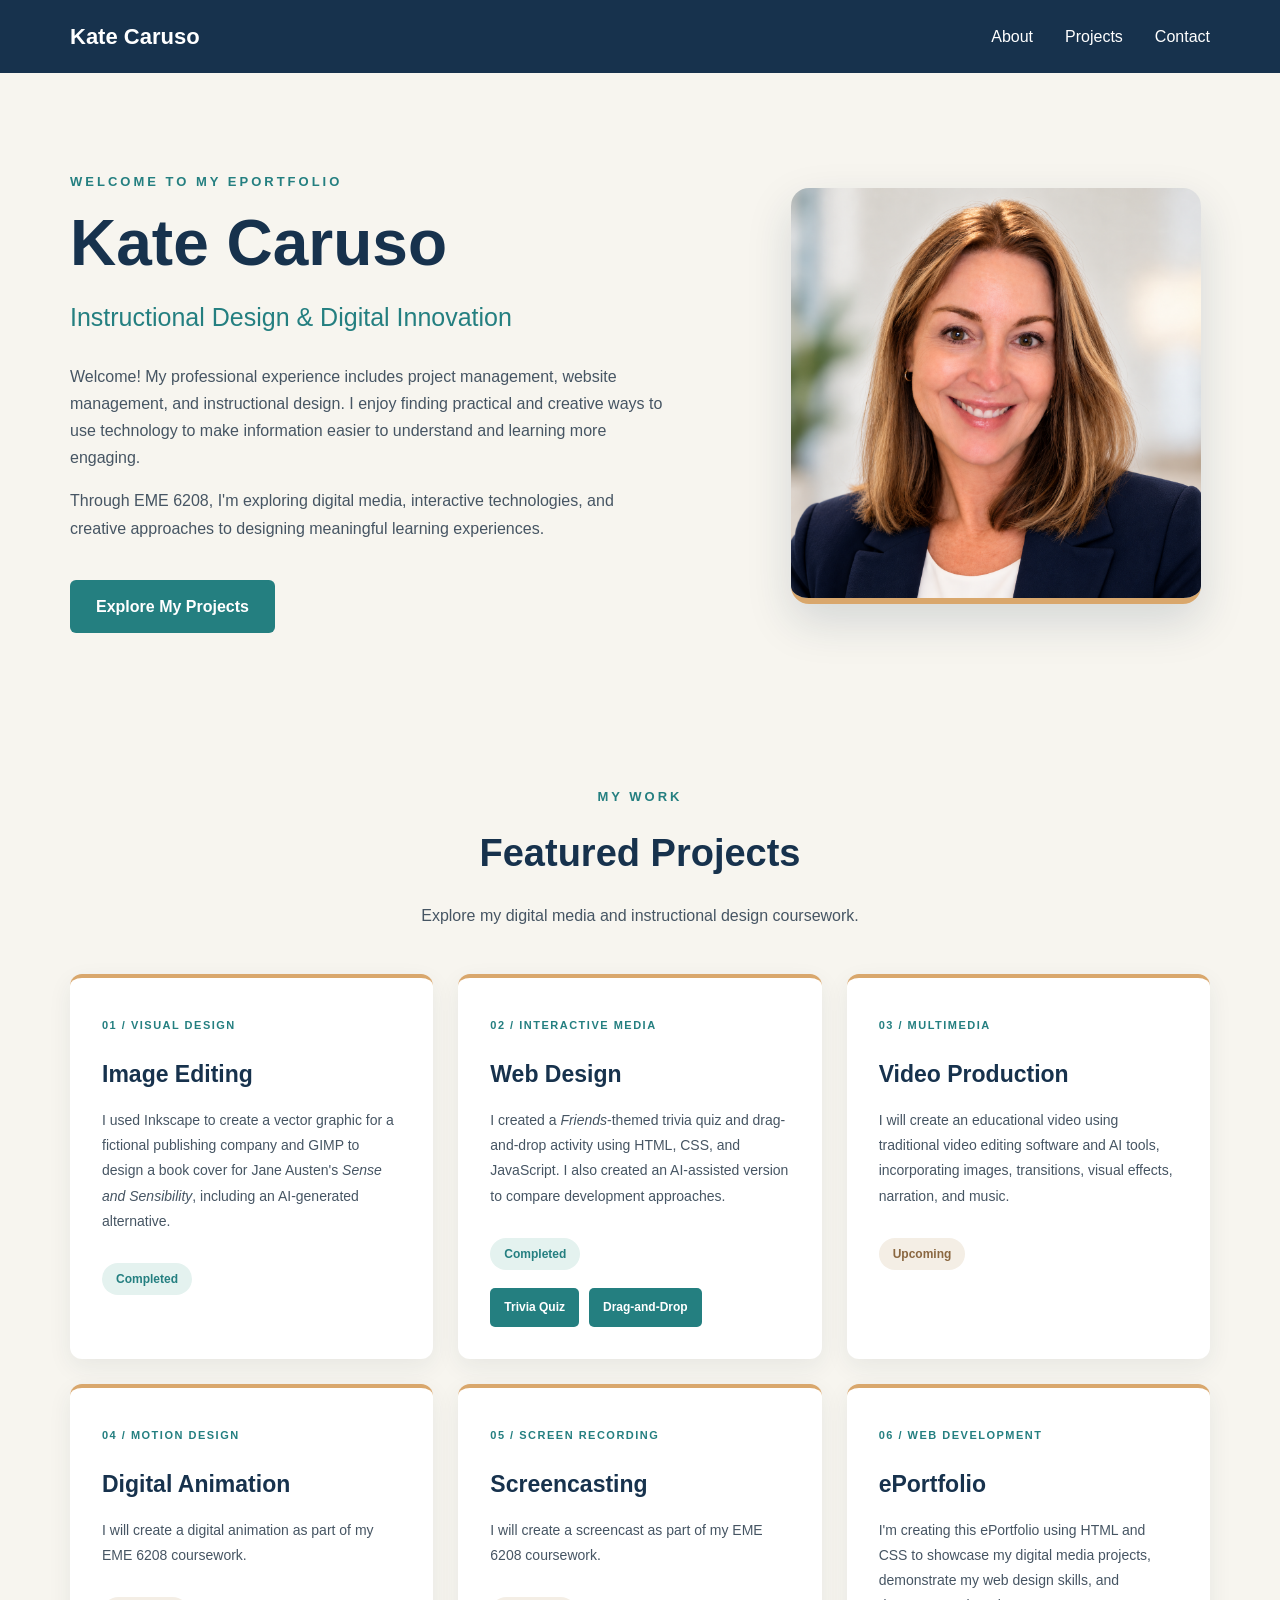
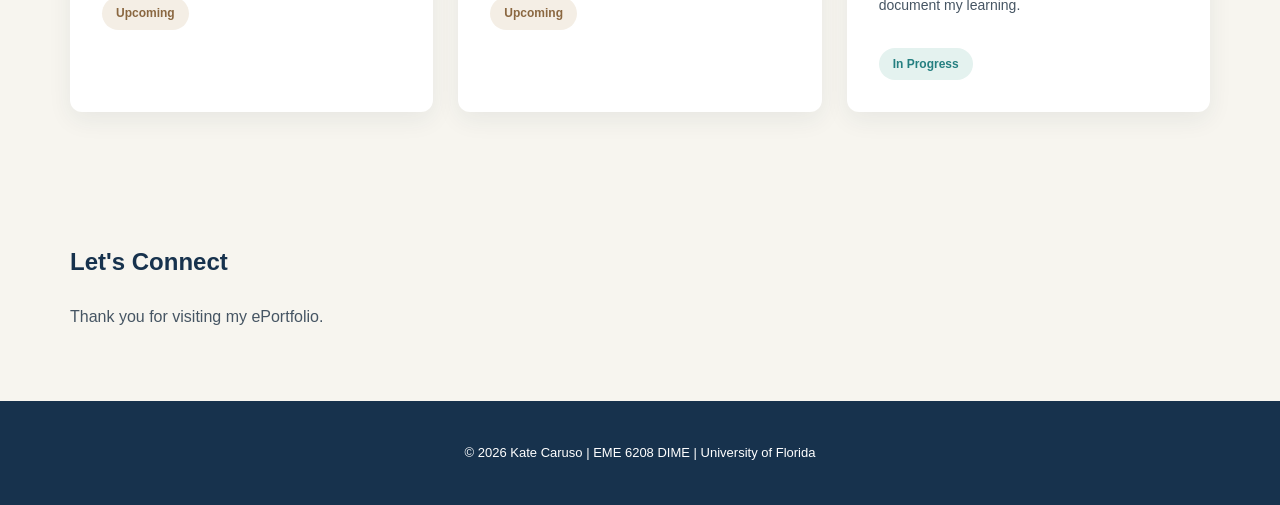
==== ai-portfolio/index.html @ e82f0a79 "Publish AI-enhanced EME 6208 ePortfolio" ====
<!DOCTYPE html>
<html lang="en">
<head>
    <meta charset="UTF-8">
    <meta name="viewport" content="width=device-width, initial-scale=1.0">
    <title>Kate Caruso | Instructional Design & Digital Innovation</title>
    <link rel="stylesheet" href="style.css">
</head>
<body>

    <header class="site-header">
        <nav class="navigation">
            <a class="site-name" href="index.html">Kate Caruso</a>

            <div class="nav-links">
                <a href="#about">About</a>
                <a href="#projects">Projects</a>
                <a href="#contact">Contact</a>
            </div>
        </nav>
    </header>

    <main>
        <section class="hero" id="about">
            <div class="hero-text">
                <p class="eyebrow">WELCOME TO MY EPORTFOLIO</p>

                <h1>Kate Caruso</h1>

                <h2>Instructional Design &amp; Digital Innovation</h2>

                <p>
                    Welcome! My professional experience includes project
                    management, website management, and instructional design.
                    I enjoy finding practical and creative ways to use
                    technology to make information easier to understand
                    and learning more engaging.
                </p>

                <p>
                    Through EME 6208, I'm exploring digital media,
                    interactive technologies, and creative approaches
                    to designing meaningful learning experiences.
                </p>

                <a class="primary-button" href="#projects">
                    Explore My Projects
                </a>
            </div>

            <div class="hero-photo">
                <img src="kate-headshot.png"
                     alt="Professional portrait of Kate Caruso">
            </div>
        </section>

        
<section class="projects" id="projects">
    <div class="section-heading">
        <p class="eyebrow">MY WORK</p>
        <h2>Featured Projects</h2>
        <p>Explore my digital media and instructional design coursework.</p>
    </div>

    <div class="project-grid">

        <article class="project-card">
            <span class="project-number">01 / VISUAL DESIGN</span>
            <h3>Image Editing</h3>
            <p>
                I used Inkscape to create a vector graphic for a
                fictional publishing company and GIMP to design
                a book cover for Jane Austen's
                <em>Sense and Sensibility</em>, including an
                AI-generated alternative.
            </p>
            <span class="project-status">Completed</span>
        </article>

        <article class="project-card">
            <span class="project-number">02 / INTERACTIVE MEDIA</span>
            <h3>Web Design</h3>
            <p>
                I created a <em>Friends</em>-themed trivia quiz
                and drag-and-drop activity using HTML, CSS,
                and JavaScript. I also created an AI-assisted
                version to compare development approaches.
            </p>
           
	<span class="project-status">Completed</span>

<div class="project-links">
	<a href="https://katecaruso.github.io/friends-quiz/" class="project-link">Trivia Quiz</a>    
	<a href="https://katecaruso.github.io/friends-drag-drop/" class="project-link">Drag-and-Drop</a>
</div>
        </article>

        <article class="project-card">
            <span class="project-number">03 / MULTIMEDIA</span>
            <h3>Video Production</h3>
            <p>
                I will create an educational video using
                traditional video editing software and AI tools,
                incorporating images, transitions, visual
                effects, narration, and music.
            </p>
            <span class="project-status upcoming">Upcoming</span>
        </article>

        <article class="project-card">
            <span class="project-number">04 / MOTION DESIGN</span>
            <h3>Digital Animation</h3>
            <p>
                I will create a digital animation as part
                of my EME 6208 coursework.
            </p>
            <span class="project-status upcoming">Upcoming</span>
        </article>

        <article class="project-card">
            <span class="project-number">05 / SCREEN RECORDING</span>
            <h3>Screencasting</h3>
            <p>
                I will create a screencast as part
                of my EME 6208 coursework.
            </p>
            <span class="project-status upcoming">Upcoming</span>
        </article>

        <article class="project-card">
            <span class="project-number">06 / WEB DEVELOPMENT</span>
            <h3>ePortfolio</h3>
            <p>
                I'm creating this ePortfolio using HTML
                and CSS to showcase my digital media
                projects, demonstrate my web design
                skills, and document my learning.
            </p>
            <span class="project-status">In Progress</span>
        </article>

    </div>
</section>


        <section class="contact" id="contact">
            <h2>Let's Connect</h2>
            <p>Thank you for visiting my ePortfolio.</p>
        </section>
    </main>

    <footer class="site-footer">
        <p>&copy; 2026 Kate Caruso | EME 6208 DIME | University of Florida</p>
    </footer>

</body>
</html>
---- ai-portfolio/style.css ----
/* Kate Caruso - AI-Enhanced ePortfolio */

:root {
    --navy: #17324D;
    --teal: #247F80;
    --ivory: #F7F5EF;
    --gold: #D9A76C;
    --text: #465563;
}

* {
    box-sizing: border-box;
}

html {
    scroll-behavior: smooth;
}

body {
    margin: 0;
    background: var(--ivory);
    color: var(--text);
    font-family: 'Segoe UI', Arial, sans-serif;
    line-height: 1.7;
}

/* Navigation */

.site-header {
    background: var(--navy);
}

.navigation {
    max-width: 1200px;
    margin: 0 auto;
    padding: 18px 30px;
    display: flex;
    justify-content: space-between;
    align-items: center;
}

.site-name {
    color: white;
    font-size: 22px;
    font-weight: 600;
    text-decoration: none;
}

.nav-links {
    display: flex;
    gap: 32px;
}

.nav-links a {
    color: white;
    text-decoration: none;
}

.nav-links a:hover {
    color: var(--gold);
}

/* Introduction */

.hero {
    max-width: 1200px;
    margin: 0 auto;
    padding: 85px 30px;
    display: grid;
    grid-template-columns: 1.2fr 0.8fr;
    gap: 70px;
    align-items: center;
}

.eyebrow {
    color: var(--teal);
    font-size: 13px;
    font-weight: 700;
    letter-spacing: 3px;
}

.hero h1 {
    color: var(--navy);
    font-size: 64px;
    line-height: 1.1;
    margin: 15px 0;
}

.hero h2 {
    color: var(--teal);
    font-size: 25px;
    font-weight: 500;
    line-height: 1.4;
    margin-bottom: 28px;
}

.hero-text p {
    max-width: 600px;
}

.primary-button {
    display: inline-block;
    margin-top: 22px;
    padding: 13px 26px;
    background: var(--teal);
    color: white;
    text-decoration: none;
    border-radius: 6px;
    font-weight: 600;
}

.primary-button:hover {
    background: var(--navy);
}

/* Headshot */

.hero-photo img {
    display: block;
    width: 100%;
    max-width: 410px;
    margin: 0 auto;
    border-radius: 18px;
    border-bottom: 6px solid var(--gold);
    box-shadow: 0 18px 45px rgba(23, 50, 77, 0.15);
}

/* Temporary styling for lower sections */

.projects,
.contact {
    max-width: 1200px;
    margin: 0 auto;
    padding: 55px 30px;
}

.projects h2,
.contact h2 {
    color: var(--navy);
}

.site-footer {
    padding: 28px;
    text-align: center;
    background: var(--navy);
    color: white;
    font-size: 13px;
}

/* Smaller screens */

@media (max-width: 768px) {
    .navigation {
        flex-direction: column;
        gap: 15px;
    }

    .nav-links {
        gap: 18px;
        flex-wrap: wrap;
        justify-content: center;
    }

    .hero {
        grid-template-columns: 1fr;
        padding: 45px 24px;
        gap: 35px;
    }

    .hero h1 {
        font-size: 46px;
    }

    .hero-photo img {
        max-width: 330px;
    }
}

/* Featured Project Cards */

.section-heading {
    text-align: center;
    margin-bottom: 45px;
}

.section-heading h2 {
    font-size: 38px;
    margin: 10px 0;
}

.project-grid {
    display: grid;
    grid-template-columns: repeat(3, 1fr);
    gap: 25px;
}

.project-card {
    background: #FFFFFF;
    padding: 32px;
    border-radius: 12px;
    border-top: 4px solid var(--gold);
    box-shadow: 0 8px 25px rgba(23, 50, 77, 0.07);
    transition: transform 0.3s ease, box-shadow 0.3s ease;
}

.project-card:hover {
    transform: translateY(-6px);
    box-shadow: 0 15px 35px rgba(23, 50, 77, 0.13);
}

.project-number {
    color: var(--teal);
    font-size: 11px;
    font-weight: 700;
    letter-spacing: 1.5px;
}

.project-card h3 {
    color: var(--navy);
    font-size: 23px;
    margin: 18px 0 12px;
}

.project-card p {
    font-size: 14px;
    line-height: 1.8;
}

.project-status {
    display: inline-block;
    margin-top: 15px;
    padding: 6px 14px;
    border-radius: 20px;
    background: #E4F2EF;
    color: var(--teal);
    font-size: 12px;
    font-weight: 600;
}

.project-status.upcoming {
    background: #F4EEE5;
    color: #8A6740;
}

/* Responsive Project Grid */

@media (max-width: 900px) {
    .project-grid {
        grid-template-columns: repeat(2, 1fr);
    }
}

@media (max-width: 600px) {
    .project-grid {
        grid-template-columns: 1fr;
    }
}

/* Project Links */

.project-links {
    display: flex;
    flex-wrap: wrap;
    gap: 10px;
    margin-top: 18px;
}

.project-link {
    display: inline-block;
    padding: 9px 14px;
    background: var(--teal);
    color: #FFFFFF;
    text-decoration: none;
    border-radius: 5px;
    font-size: 12px;
    font-weight: 600;
    transition: background 0.2s ease;
}

.project-link:hover {
    background: var(--navy);
}
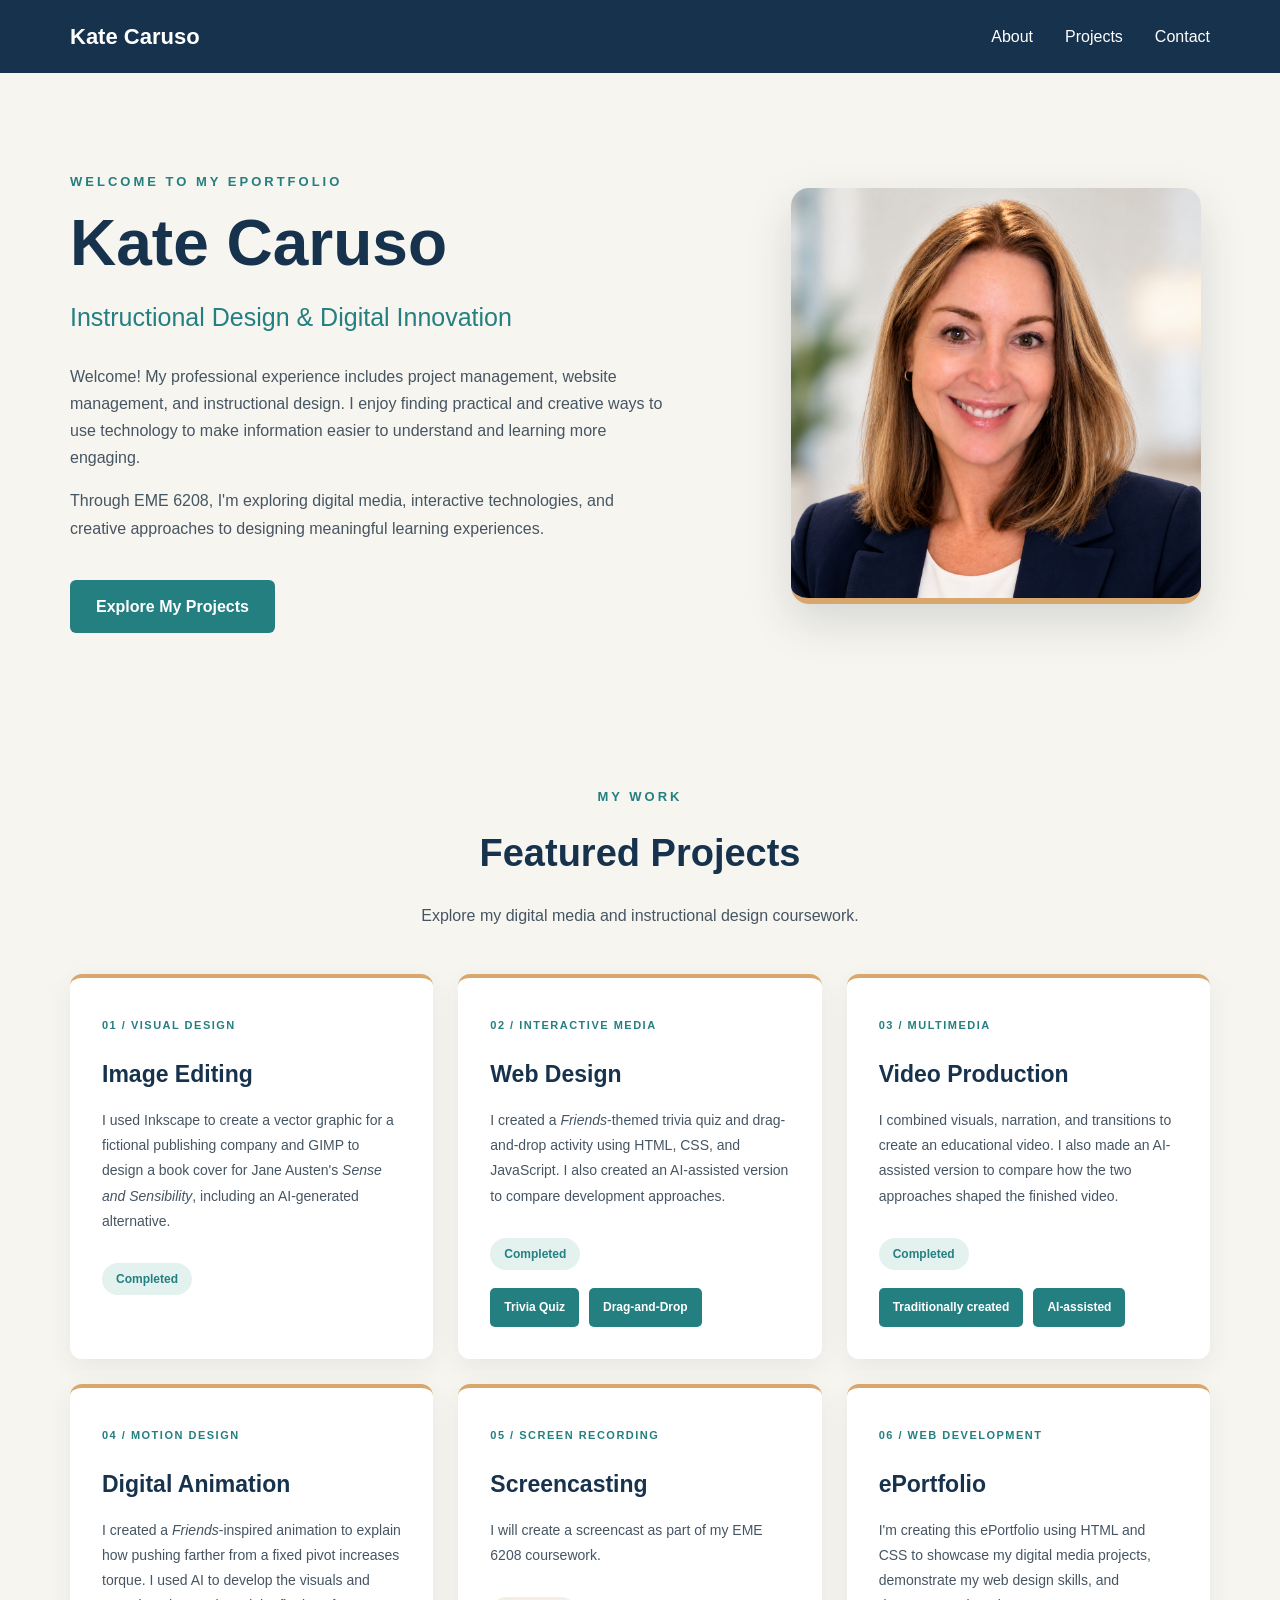
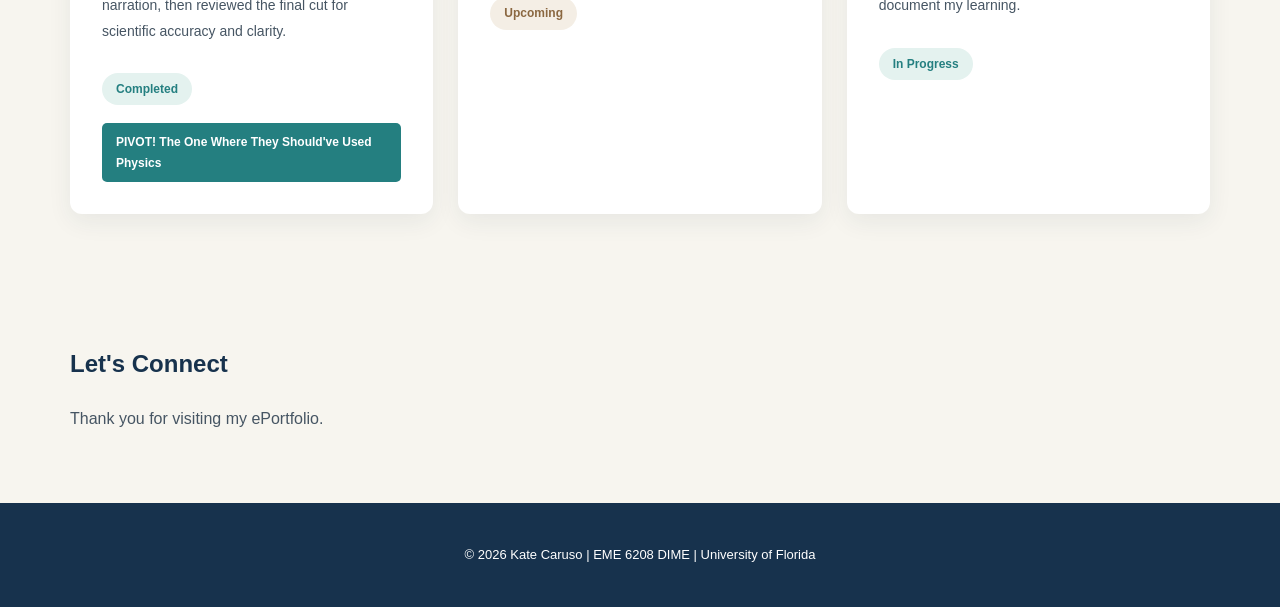
==== commit 23f38796: "Add completed video and animation projects to the AI portfolio" ====
--- a/ai-portfolio/index.html
+++ b/ai-portfolio/index.html
@@ -99,23 +99,22 @@
         <article class="project-card">
             <span class="project-number">03 / MULTIMEDIA</span>
             <h3>Video Production</h3>
-            <p>
-                I will create an educational video using
-                traditional video editing software and AI tools,
-                incorporating images, transitions, visual
-                effects, narration, and music.
-            </p>
-            <span class="project-status upcoming">Upcoming</span>
+            <p>I combined visuals, narration, and transitions to create an educational video. I also made an AI-assisted version to compare how the two approaches shaped the finished video.</p>
+            <span class="project-status">Completed</span>
+            <div class="project-links">
+                <a href="https://youtu.be/IUUD2zqemuE" class="project-link">Traditionally created</a>
+                <a href="https://youtu.be/XCssJnGCSkc" class="project-link">AI-assisted</a>
+            </div>
         </article>
 
         <article class="project-card">
             <span class="project-number">04 / MOTION DESIGN</span>
             <h3>Digital Animation</h3>
-            <p>
-                I will create a digital animation as part
-                of my EME 6208 coursework.
-            </p>
-            <span class="project-status upcoming">Upcoming</span>
+            <p>I created a <em>Friends</em>-inspired animation to explain how pushing farther from a fixed pivot increases torque. I used AI to develop the visuals and narration, then reviewed the final cut for scientific accuracy and clarity.</p>
+            <span class="project-status">Completed</span>
+            <div class="project-links">
+                <a href="https://youtu.be/KSoaunfwmRQ" class="project-link">PIVOT! The One Where They Should've Used Physics</a>
+            </div>
         </article>
 
         <article class="project-card">
